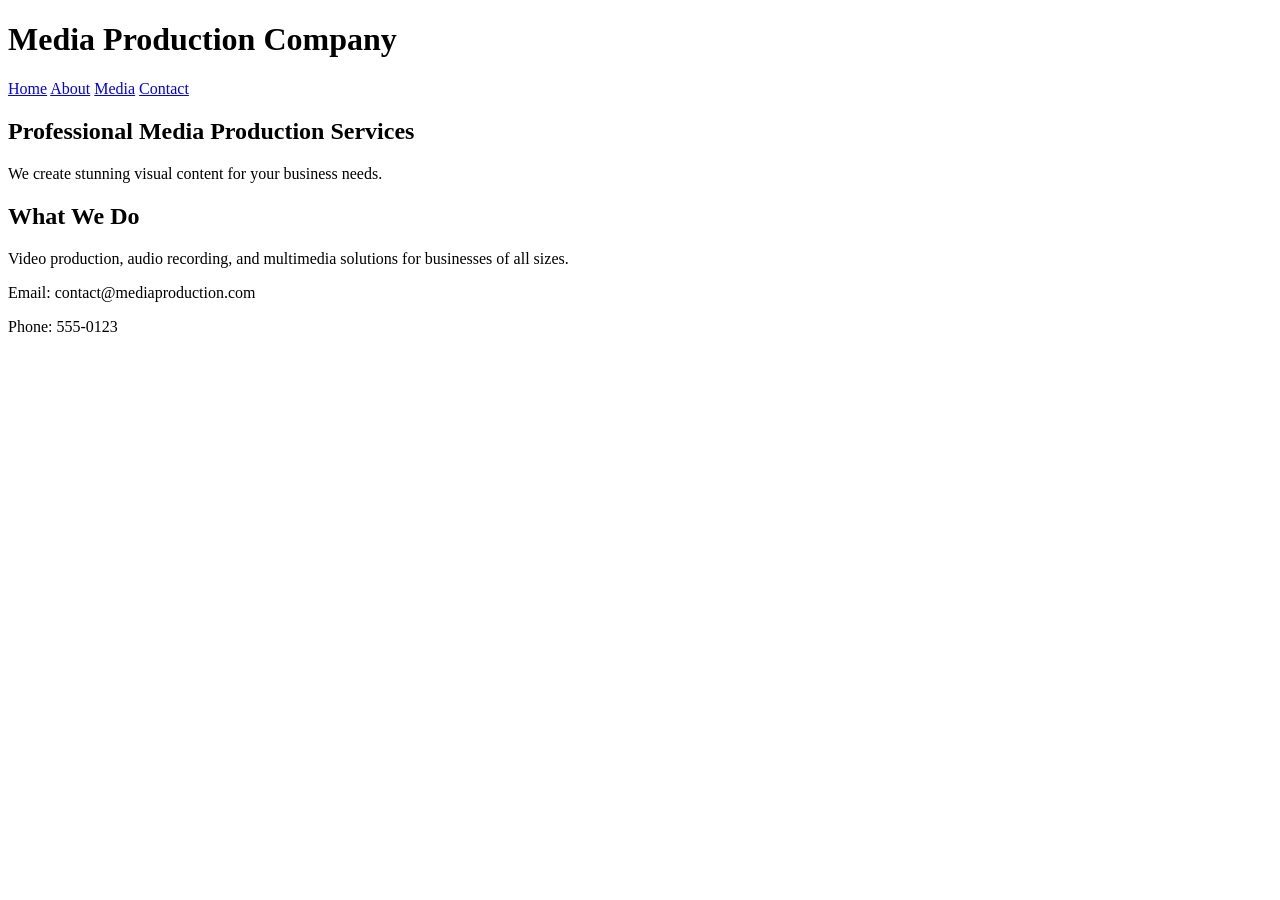
==== index.html @ ff6703d5 "fix(index): refactor homepage with semantic HTML and metadata - Replaced divs with semantic elements" ====
<!DOCTYPE html>
<html lang="en">
<head>
    <meta charset="UTF-8">
    <meta name="viewport" content="width=device-width, initial-scale=1.0">
    <meta name="description" content="Professional media production services including video, audio, and multimedia solutions.">
    <title>Media Production Company</title>
    <link rel="stylesheet" href="css/styles.css">
</head>
<body>

<header class="top">
    <h1>Media Production Company</h1>
    <nav class="nav">
        <a href="index.html">Home</a>
        <a href="about.html">About</a>
        <a href="media.html">Media</a>
        <a href="contact.html">Contact</a>
    </nav>
</header>

<main>
    <section class="hero">
        <h2>Professional Media Production Services</h2>
        <p>We create stunning visual content for your business needs.</p>
    </section>

    <section class="content">
        <h2>What We Do</h2>
        <p>Video production, audio recording, and multimedia solutions for businesses of all sizes.</p>
    </section>
</main>

<footer class="bottom">
    <p>Email: contact@mediaproduction.com</p>
    <p>Phone: 555-0123</p>
</footer>

</body>
</html>
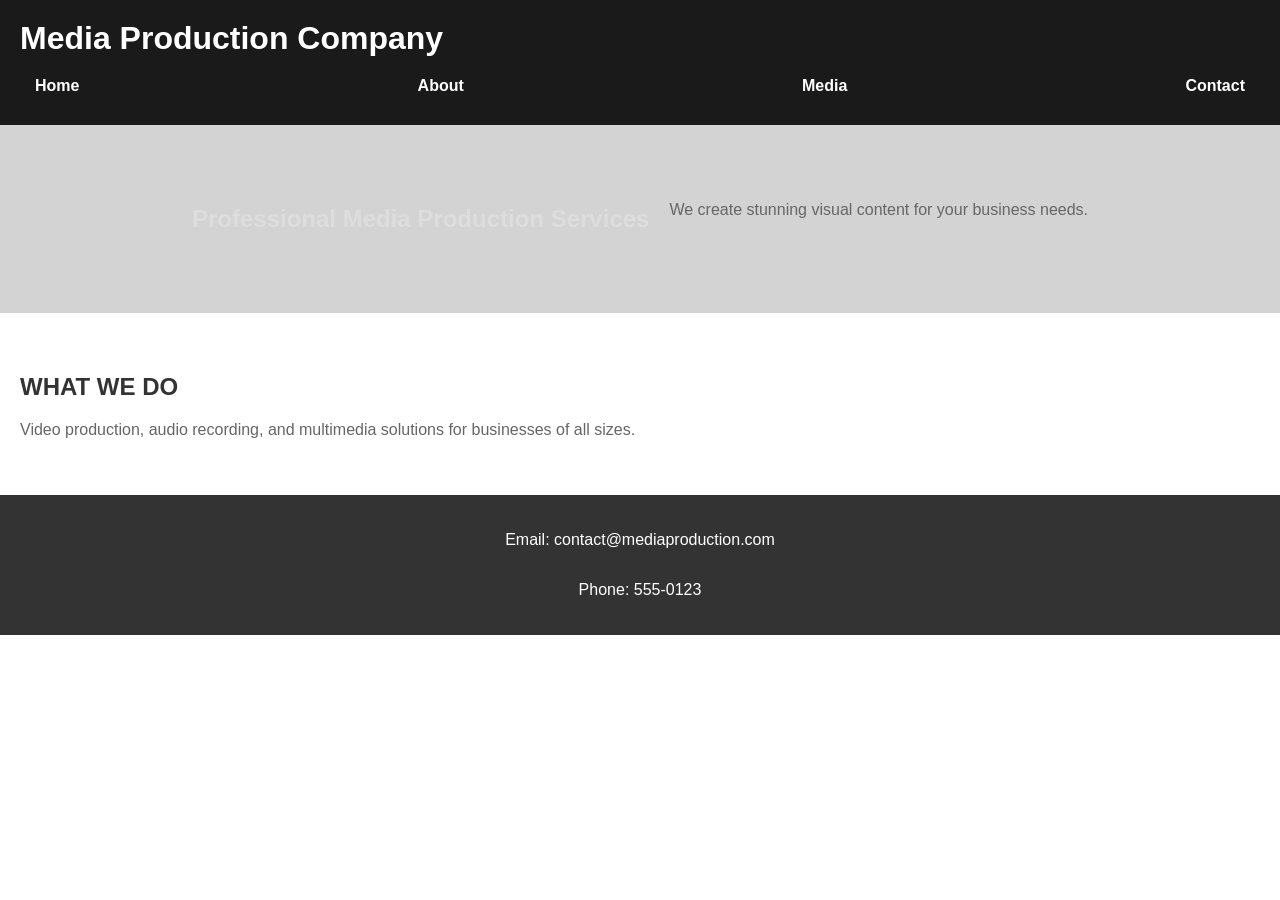
==== commit 4f355a6d: "feat(css): add advanced selectors and pseudo-classes - Implemented multiple selector types (ID, attr" ====
--- a/index.html
+++ b/index.html
@@ -26,7 +26,7 @@
     </section>
 
     <section class="content">
-        <h2>What We Do</h2>
+        <h2 id="main-heading">What We Do</h2>
         <p>Video production, audio recording, and multimedia solutions for businesses of all sizes.</p>
     </section>
 </main>
--- a/css/styles.css
+++ b/css/styles.css
@@ -0,0 +1,244 @@
+/* Basic styles with multiple errors and missing features */
+
+body {
+    font-family: Arial;
+    margin: 0;
+    padding: 0;
+    color: #333;
+}
+
+.top {
+    background-color: #1a1a1a;
+    color: white;
+    padding: 20px;
+}
+
+.top h1 {
+    margin: 0;
+}
+
+#main-heading {
+    text-transform: uppercase;
+}
+
+/* Navigation - not using flexbox, poor styling */
+/* Flexbox Navigation */
+.nav {
+    display: flex;
+    justify-content: space-between;
+    align-items: center;
+    flex-wrap: wrap;
+    margin-top: 10px;
+}
+
+.nav a {
+    color: white;
+    text-decoration: none;
+    padding: 10px 15px;
+}
+
+/* Hover effect (pseudo-class) */
+.nav a:hover {
+    background-color: #007BFF;
+    color: white;
+}
+.nav > a {
+    font-weight: bold;
+}
+
+h2 + p {
+    color: #666;
+}
+
+input[type="text"],
+input[type="email"] {
+    border: 2px solid #ccc;
+}
+
+input:focus, textarea:focus {
+    border-color: blue;
+    outline: none;
+}
+
+/* Services Flexbox Layout */
+.services {
+    display: flex;
+    justify-content: space-between;
+    gap: 20px;
+    flex-wrap: wrap;
+    padding: 20px;
+}
+
+.services article {
+    flex: 1 1 30%;
+    background-color: #f4f4f4;
+    padding: 20px;
+    border-radius: 10px;
+}
+.services article:first-child {
+    background-color: #e3f2fd;
+}
+.services article:last-child {
+    background-color: #fce4ec;
+}
+
+.services article:nth-child(2) {
+    background-color: #e8f5e9;
+}
+.nav a:not(:last-child) {
+    margin-right: 10px;
+}
+
+.services.article-card {
+    border: 2px solid black;
+}
+
+input:valid {
+    border-color: green;
+}
+
+input:invalid {
+    border-color: red;
+}
+
+button:hover {
+    background-color: darkblue;
+    transform: scale(1.05);
+}
+
+button:active {
+    transform: scale(0.95);
+}
+
+.services article p {
+    font-size: 14px;
+}
+/* Video Section Flexbox */
+section video {
+    margin: 10px;
+}
+
+section:first-of-type {
+    display: flex;
+    justify-content: center;
+    gap: 20px;
+    flex-wrap: wrap;
+}
+
+.bottom {
+    display: flex;
+    justify-content: center;
+    align-items: center;
+    flex-direction: column;
+}
+/* Missing: pseudo-classes for hover effects */
+/* Missing: combination selectors */
+/* Missing: advanced selector types (attribute, child, etc) */
+
+.hero {
+    padding: 60px 20px;
+    background-color: lightgray;
+    /* Poor colour contrast */
+    color: #ddd;
+}
+
+/* Missing: flexbox layouts (requirement: 2+ flexbox layouts) */
+/* Missing: CSS Grid layout (requirement: 1+ grid layout) */
+
+.content {
+    padding: 40px 20px;
+}
+
+/* Missing: text effects (shadows, gradients) */
+/* Missing: transforms */
+/* Missing: transitions */
+/* Missing: keyframe animations */
+
+img {
+    max-width: 100%;
+}
+
+/* Video and audio styling missing */
+
+/* Form styling incomplete */
+form input {
+    display: block;
+    margin: 10px 0;
+    padding: 5px;
+}
+
+form button {
+    padding: 10px 20px;
+    background-color: blue;
+    color: white;
+    border: none;
+}
+
+.bottom {
+    background-color: #333;
+    color: white;
+    padding: 20px;
+    text-align: center;
+}
+
+/* Responsive Design */
+@media (max-width: 768px) {
+    
+    .nav {
+        flex-direction: column;
+        align-items: flex-start;
+    }
+
+    .services {
+        flex-direction: column;
+    }
+
+}
+/* Portfolio Grid Layout */
+.portfolio {
+    display: grid;
+    grid-template-columns: repeat(auto-fit, minmax(250px, 1fr));
+    gap: 20px;
+    padding: 20px;
+}
+
+.portfolio figure {
+    background-color: #f4f4f4;
+    padding: 10px;
+    border-radius: 10px;
+    text-align: center;
+}
+/* Testimonials Grid */
+.testimonials {
+    display: grid;
+    grid-template-columns: repeat(2, 1fr);
+    gap: 20px;
+    padding: 20px;
+}
+
+.testimonials figure {
+    background-color: #f9f9f9;
+    padding: 15px;
+    border-radius: 10px;
+}
+@media (max-width: 768px) {
+
+    .testimonials {
+        grid-template-columns: 1fr;
+    }
+
+}
+
+.portfolio img,
+.testimonials img {
+    width: 100%;
+    border-radius: 10px;
+}
+
+
+
+/* Missing: responsive design with media queries */
+/* Missing: advanced layout techniques */
+/* Code quality issues: poor naming, no comments, inconsistent spacing */
+/* Only using 3 selector types (element, class) - needs 5+ */
+/* No pseudo-classes used - needs 5+ */
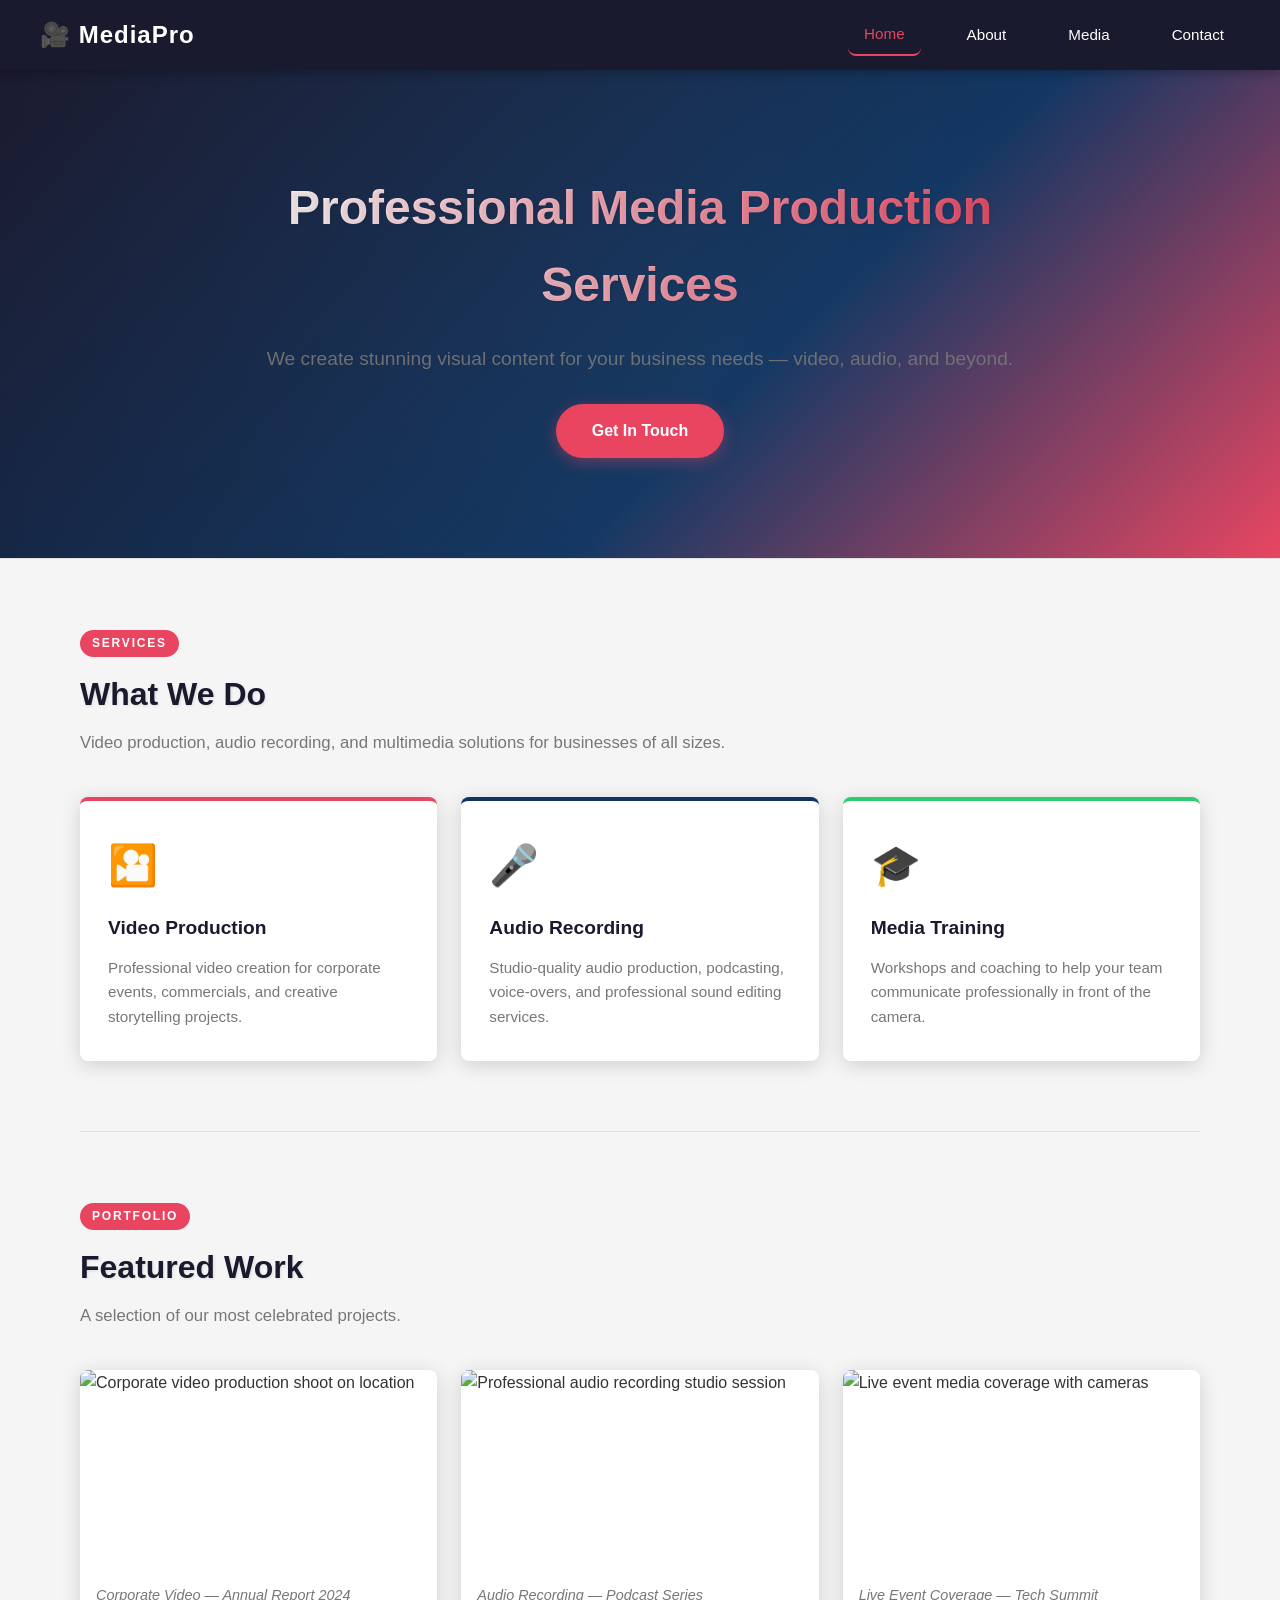
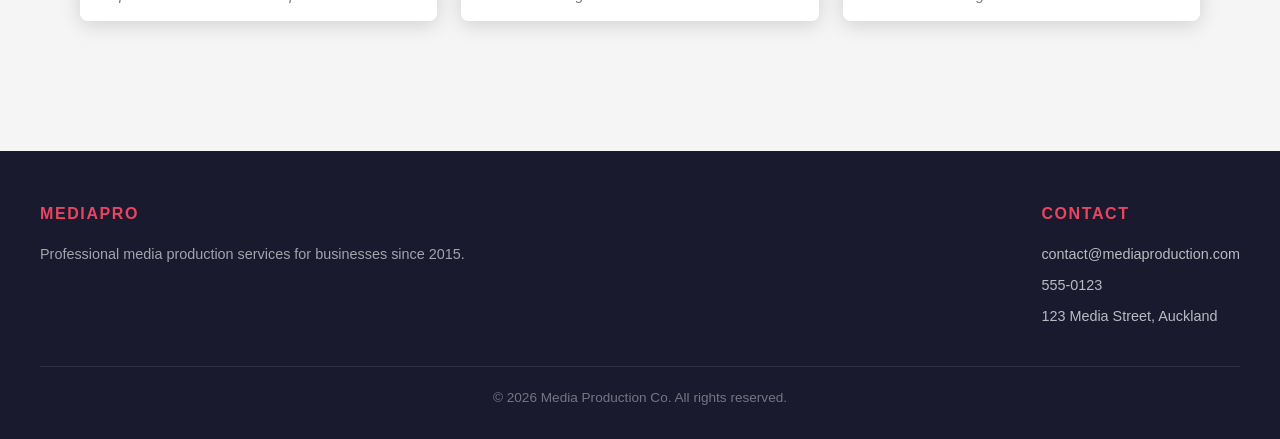
==== commit 592ec61f: "Due to network I could not commit. So I just kept coding while. I have done a lot of things, updatin" ====
--- a/index.html
+++ b/index.html
@@ -3,38 +3,100 @@
 <head>
     <meta charset="UTF-8">
     <meta name="viewport" content="width=device-width, initial-scale=1.0">
-    <meta name="description" content="Professional media production services including video, audio, and multimedia solutions.">
-    <title>Media Production Company</title>
-    <link rel="stylesheet" href="css/styles.css">
+    <meta name="description" content="Professional media production company offering video, audio, and multimedia solutions.">
+    <meta name="author" content="Media Production Co.">
+    <title>Home | Media Production Co.</title>
+    <link rel="stylesheet" href ="css/styles.css">
 </head>
 <body>
 
-<header class="top">
-    <h1>Media Production Company</h1>
-    <nav class="nav">
-        <a href="index.html">Home</a>
-        <a href="about.html">About</a>
-        <a href="media.html">Media</a>
-        <a href="contact.html">Contact</a>
-    </nav>
-</header>
+    <header>
+        <div class="header-inner">
+            <a href="index.html" class="logo">&#127909; MediaPro</a>
+            <nav aria-label="Main navigation">
+                <a href="index.html" class="active">Home</a>
+                <a href="about.html">About</a>
+                <a href="media.html">Media</a>
+                <a href="contact.html">Contact</a>
+            </nav>
+        </div>
+    </header>
 
-<main>
-    <section class="hero">
-        <h2>Professional Media Production Services</h2>
-        <p>We create stunning visual content for your business needs.</p>
+    <section class="hero" aria-label="Hero banner">
+        <div class="hero-content">
+            <h2>Professional Media Production Services</h2>
+            <p>We create stunning visual content for your business needs — video, audio, and beyond.</p>
+            <a href="contact.html" class="btn">Get In Touch</a>
+        </div>
     </section>
 
-    <section class="content">
-        <h2 id="main-heading">What We Do</h2>
-        <p>Video production, audio recording, and multimedia solutions for businesses of all sizes.</p>
-    </section>
-</main>
+    <main>
 
-<footer class="bottom">
-    <p>Email: contact@mediaproduction.com</p>
-    <p>Phone: 555-0123</p>
-</footer>
+        <section aria-labelledby="services-heading">
+            <span class="section-label">Services</span>
+            <h2 id="services-heading">What We Do</h2>
+            <p>Video production, audio recording, and multimedia solutions for businesses of all sizes.</p>
+
+            <div class="services-flex">
+                <article class="service-card">
+                    <span class="service-icon">&#127910;</span>
+                    <h3>Video Production</h3>
+                    <p>Professional video creation for corporate events, commercials, and creative storytelling projects.</p>
+                </article>
+                <article class="service-card">
+                    <span class="service-icon">&#127908;</span>
+                    <h3>Audio Recording</h3>
+                    <p>Studio-quality audio production, podcasting, voice-overs, and professional sound editing services.</p>
+                </article>
+                <article class="service-card">
+                    <span class="service-icon">&#127891;</span>
+                    <h3>Media Training</h3>
+                    <p>Workshops and coaching to help your team communicate professionally in front of the camera.</p>
+                </article>
+            </div>
+        </section>
+
+        <section aria-labelledby="work-heading">
+            <span class="section-label">Portfolio</span>
+            <h2 id="work-heading">Featured Work</h2>
+            <p>A selection of our most celebrated projects.</p>
+
+            <div class="portfolio-grid">
+                <figure>
+                    <img src="https://images.unsplash.com/photo-1492691527719-9d1e07e534b4?w=600" alt="Corporate video production shoot on location">
+                    <figcaption>Corporate Video — Annual Report 2024</figcaption>
+                </figure>
+                <figure>
+                    <img src="https://images.unsplash.com/photo-1598488035139-bdbb2231ce04?w=600" alt="Professional audio recording studio session">
+                    <figcaption>Audio Recording — Podcast Series</figcaption>
+                </figure>
+                <figure>
+                    <img src="https://images.unsplash.com/photo-1611532736597-de2d4265fba3?w=600" alt="Live event media coverage with cameras">
+                    <figcaption>Live Event Coverage — Tech Summit</figcaption>
+                </figure>
+            </div>
+        </section>
+
+    </main>
+
+    <footer>
+        <div class="footer-inner">
+            <div class="footer-col">
+                <h4>MediaPro</h4>
+                <p style="color:rgba(255,255,255,0.6); font-size:0.9rem;">Professional media production services for businesses since 2015.</p>
+            </div>
+            
+            <div class="footer-col">
+                <h4>Contact</h4>
+                <a href="mailto:contact@mediaproduction.com">contact@mediaproduction.com</a>
+                <a href="tel:5550123">555-0123</a>
+                <a href="#">123 Media Street, Auckland</a>
+            </div>
+        </div>
+        <div class="footer-bottom">
+            <p>&copy; 2026 Media Production Co. All rights reserved.</p>
+        </div>
+    </footer>
 
 </body>
-</html>+</html>
--- a/css/styles.css
+++ b/css/styles.css
@@ -1,244 +1,829 @@
-/* Basic styles with multiple errors and missing features */
-
-body {
-    font-family: Arial;
+*, *::before, *::after {
+    box-sizing: border-box;
     margin: 0;
     padding: 0;
-    color: #333;
-}
-
-.top {
-    background-color: #1a1a1a;
-    color: white;
-    padding: 20px;
-}
-
-.top h1 {
-    margin: 0;
-}
-
-#main-heading {
-    text-transform: uppercase;
-}
-
-/* Navigation - not using flexbox, poor styling */
-/* Flexbox Navigation */
-.nav {
+}
+
+:root {
+    --primary: #1a1a2e;
+    --secondary: #16213e;
+    --accent: #e94560;
+    --accent2: #0f3460;
+    --light: #f5f5f5;
+    --white: #ffffff;
+    --text: #333333;
+    --muted: #777777;
+    --radius: 8px;
+    --shadow: 0 4px 20px rgba(0,0,0,0.15);
+    --transition: 0.3s ease;
+}
+
+html {
+    scroll-behavior: smooth;
+}
+
+body {
+    font-family: 'Segoe UI', Arial, sans-serif;
+    color: var(--text);
+    background-color: var(--light);
+    line-height: 1.6;
+}
+
+img {
+    max-width: 100%;
+    height: auto;
+    display: block;
+}
+
+a {
+    text-decoration: none;
+    color: inherit;
+}
+
+@keyframes fadeIn {
+    0%   { opacity: 0; transform: translateY(30px); }
+    100% { opacity: 1; transform: translateY(0); }
+}
+
+@keyframes pulse {
+    0%   { transform: scale(1); }
+    50%  { transform: scale(1.05); }
+    100% { transform: scale(1); }
+}
+
+@keyframes slideInLeft {
+    0%   { opacity: 0; transform: translateX(-60px); }
+    100% { opacity: 1; transform: translateX(0); }
+}
+
+@keyframes spin {
+    0%   { transform: rotate(0deg); }
+    100% { transform: rotate(360deg); }
+}
+
+@keyframes shimmer {
+    0%   { background-position: -200% center; }
+    100% { background-position: 200% center; }
+}
+
+
+header {
+    background-color: var(--primary);
+    color: var(--white);
+    padding: 0 40px;
+    position: sticky;
+    top: 0;
+    z-index: 100;
+    box-shadow: 0 2px 10px rgba(0,0,0,0.3);
+}
+
+header .header-inner {
     display: flex;
     justify-content: space-between;
     align-items: center;
+    height: 70px;
+    max-width: 1200px;
+    margin: 0 auto;
+}
+
+header .logo {
+    font-size: 1.5rem;
+    font-weight: 700;
+    color: var(--white);
+    letter-spacing: 1px;
+    display: inline-block;
+    transition: transform var(--transition), color var(--transition);
+}
+
+header .logo:hover {
+    color: var(--accent);
+    transform: skew(-3deg);
+}
+
+nav {
+    display: flex;
+    gap: 30px;
+    align-items: center;
     flex-wrap: wrap;
+}
+
+nav a[href] {
+    color: var(--white);
+    font-size: 0.95rem;
+    font-weight: 500;
+    padding: 8px 16px;
+    border-radius: var(--radius);
+    position: relative;
+    transition: color var(--transition), background-color var(--transition);
+}
+
+nav a[href]:hover {
+    color: var(--accent);
+    background-color: rgba(233, 69, 96, 0.1);
+}
+
+nav a[href].active {
+    color: var(--accent);
+    border-bottom: 2px solid var(--accent);
+}
+
+nav a[href]:focus {
+    outline: 2px solid var(--accent);
+    outline-offset: 2px;
+}
+
+
+.hero {
+    background: linear-gradient(135deg, var(--primary) 0%, var(--accent2) 60%, var(--accent) 100%);
+    color: var(--white);
+    padding: 100px 40px;
+    text-align: center;
+    position: relative;
+    overflow: hidden;
+}
+
+.hero::before {
+    content: '';
+    position: absolute;
+    top: -50%;
+    left: -50%;
+    width: 200%;
+    height: 200%;
+    background: radial-gradient(circle, rgba(255,255,255,0.03) 0%, transparent 60%);
+    animation: spin 20s linear infinite;
+}
+
+.hero-content {
+    position: relative;
+    z-index: 1;
+    animation: fadeIn 1s ease forwards;
+    max-width: 800px;
+    margin: 0 auto;
+}
+
+.hero h2 {
+    font-size: 3rem;
+    font-weight: 800;
+    margin-bottom: 20px;
+    background: linear-gradient(90deg, #ffffff, #e94560, #ffffff);
+    background-size: 200% auto;
+    -webkit-background-clip: text;
+    -webkit-text-fill-color: transparent;
+    background-clip: text;
+    animation: shimmer 3s linear infinite;
+}
+
+.hero p {
+    font-size: 1.2rem;
+    opacity: 0.9;
+    margin-bottom: 30px;
+}
+
+.btn {
+    display: inline-block;
+    padding: 14px 36px;
+    background-color: var(--accent);
+    color: var(--white);
+    border-radius: 50px;
+    font-weight: 600;
+    font-size: 1rem;
+    transition: background-color var(--transition), transform var(--transition), box-shadow var(--transition);
+    box-shadow: 0 4px 15px rgba(233, 69, 96, 0.4);
+}
+
+.btn:hover {
+    background-color: #c73652;
+    transform: scale(1.05);
+    box-shadow: 0 6px 20px rgba(233, 69, 96, 0.6);
+}
+
+.btn:focus {
+    outline: 3px solid rgba(233,69,96,0.5);
+    outline-offset: 3px;
+}
+
+
+main {
+    max-width: 1200px;
+    margin: 0 auto;
+    padding: 0 40px;
+}
+
+section {
+    padding: 70px 0;
+    border-bottom: 1px solid #e0e0e0;
+}
+
+section:last-child {
+    border-bottom: none;
+}
+
+section h2 {
+    font-size: 2rem;
+    color: var(--primary);
+    margin-bottom: 10px;
+    text-shadow: 1px 1px 3px rgba(0,0,0,0.1);
+}
+
+section h2 + p {
+    color: var(--muted);
+    margin-bottom: 40px;
+    font-size: 1.05rem;
+}
+
+.section-label {
+    display: inline-block;
+    background-color: var(--accent);
+    color: var(--white);
+    font-size: 0.75rem;
+    font-weight: 700;
+    letter-spacing: 0.15em;
+    text-transform: uppercase;
+    padding: 4px 12px;
+    border-radius: 50px;
+    margin-bottom: 12px;
+}
+
+
+.services-flex {
+    display: flex;
+    flex-wrap: wrap;
+    gap: 24px;
+    justify-content: space-between;
+    align-items: stretch;
+}
+
+.service-card {
+    flex: 1 1 280px;
+    background: var(--white);
+    border-radius: var(--radius);
+    padding: 32px 28px;
+    box-shadow: var(--shadow);
+    border-top: 4px solid var(--accent);
+    animation: fadeIn 0.8s ease forwards;
+    transition: transform var(--transition), box-shadow var(--transition);
+}
+
+.service-card:hover {
+    transform: translateY(-8px);
+    box-shadow: 0 12px 30px rgba(0,0,0,0.2);
+}
+
+.service-card:nth-child(2) {
+    border-top-color: var(--accent2);
+    animation-delay: 0.2s;
+}
+
+.service-card:nth-child(3) {
+    border-top-color: #2ecc71;
+    animation-delay: 0.4s;
+}
+
+.service-card h3 {
+    font-size: 1.2rem;
+    color: var(--primary);
+    margin-bottom: 12px;
+}
+
+.service-card p {
+    color: var(--muted);
+    font-size: 0.95rem;
+}
+
+.service-icon {
+    font-size: 2.5rem;
+    margin-bottom: 16px;
+    display: inline-block;
+    transition: transform var(--transition);
+}
+
+.service-card:hover .service-icon {
+    transform: rotate(10deg) scale(1.2);
+}
+
+
+.portfolio-grid {
+    display: grid;
+    grid-template-columns: repeat(auto-fit, minmax(280px, 1fr));
+    grid-gap: 24px;
+    margin-top: 20px;
+}
+
+.portfolio-grid figure {
+    margin: 0;
+    border-radius: var(--radius);
+    overflow: hidden;
+    box-shadow: var(--shadow);
+    background: var(--white);
+    transition: transform var(--transition), box-shadow var(--transition);
+}
+
+.portfolio-grid figure:hover {
+    transform: scale(1.02);
+    box-shadow: 0 10px 30px rgba(0,0,0,0.25);
+}
+
+.portfolio-grid figure img {
+    width: 100%;
+    height: 200px;
+    object-fit: cover;
+    transition: transform var(--transition);
+}
+
+.portfolio-grid figure:hover img {
+    transform: scale(1.08);
+}
+
+.portfolio-grid figcaption {
+    padding: 14px 16px;
+    font-size: 0.9rem;
+    color: var(--muted);
+    font-style: italic;
+    background: var(--white);
+}
+
+
+.testimonials-grid {
+    display: grid;
+    grid-template-columns: repeat(auto-fit, minmax(300px, 1fr));
+    grid-gap: 24px;
+}
+
+.testimonial-item figure {
+    margin: 0;
+    background: var(--white);
+    border-radius: var(--radius);
+    overflow: hidden;
+    box-shadow: var(--shadow);
+    text-align: center;
+    padding-bottom: 20px;
+    transition: transform var(--transition);
+}
+
+.testimonial-item figure:hover {
+    transform: translateY(-5px);
+}
+
+.testimonial-item figure img {
+    width: 100%;
+    height: 220px;
+    object-fit: cover;
+}
+
+.testimonial-item figcaption {
+    padding: 16px;
+    font-size: 0.95rem;
+    color: var(--muted);
+    font-style: italic;
+}
+
+.testimonial-item figcaption strong {
+    display: block;
+    color: var(--primary);
+    font-style: normal;
+    margin-top: 8px;
+}
+
+
+.video-flex {
+    display: flex;
+    flex-wrap: wrap;
+    gap: 24px;
+    justify-content: center;
+    align-items: flex-start;
+}
+
+.video-flex > * {
+    flex: 1 1 400px;
+}
+
+.video-wrapper {
+    background: #000;
+    border-radius: var(--radius);
+    overflow: hidden;
+    box-shadow: var(--shadow);
+}
+
+.video-wrapper video {
+    width: 100%;
+    display: block;
+}
+
+
+.audio-player {
+    background: var(--white);
+    border-radius: var(--radius);
+    padding: 30px;
+    box-shadow: var(--shadow);
+    max-width: 600px;
+}
+
+.audio-player p {
+    margin-bottom: 16px;
+    color: var(--muted);
+}
+
+.audio-player audio {
+    width: 100%;
+}
+
+
+.map-wrapper {
+    border-radius: var(--radius);
+    overflow: hidden;
+    box-shadow: var(--shadow);
+}
+
+.map-wrapper iframe {
+    width: 100%;
+    height: 400px;
+    border: none;
+    display: block;
+}
+
+
+.contact-form {
+    background: var(--white);
+    border-radius: var(--radius);
+    padding: 50px;
+    box-shadow: var(--shadow);
+    max-width: 750px;
+    margin: 0 auto;
+    animation: slideInLeft 0.8s ease forwards;
+}
+
+fieldset {
+    border: 2px solid #e0e0e0;
+    border-radius: var(--radius);
+    padding: 24px;
+    margin-bottom: 28px;
+    transition: border-color var(--transition);
+}
+
+fieldset:focus-within {
+    border-color: var(--accent);
+}
+
+legend {
+    font-weight: 700;
+    color: var(--primary);
+    font-size: 1rem;
+    padding: 0 10px;
+    text-transform: uppercase;
+    letter-spacing: 0.1em;
+    font-size: 0.85rem;
+}
+
+.form-group {
+    margin-bottom: 20px;
+}
+
+.form-group > label {
+    display: block;
+    font-weight: 600;
+    margin-bottom: 6px;
+    color: var(--primary);
+    font-size: 0.9rem;
+}
+
+input[required]::placeholder,
+textarea[required]::placeholder {
+    color: #aaa;
+}
+
+input[type="text"],
+input[type="email"],
+input[type="tel"],
+input[type="url"],
+input[type="date"],
+input[type="number"],
+select,
+textarea {
+    width: 100%;
+    padding: 12px 16px;
+    border: 2px solid #ddd;
+    border-radius: var(--radius);
+    font-size: 0.95rem;
+    font-family: inherit;
+    color: var(--text);
+    background: #fafafa;
+    transition: border-color var(--transition), box-shadow var(--transition), background var(--transition);
+}
+
+input[type="text"]:focus,
+input[type="email"]:focus,
+input[type="tel"]:focus,
+input[type="url"]:focus,
+input[type="date"]:focus,
+input[type="number"]:focus,
+select:focus,
+textarea:focus {
+    outline: none;
+    border-color: var(--accent);
+    box-shadow: 0 0 0 3px rgba(233,69,96,0.15);
+    background: var(--white);
+}
+
+input:valid {
+    border-color: #2ecc71;
+}
+
+input:invalid:not(:placeholder-shown) {
+    border-color: var(--accent);
+}
+
+textarea {
+    resize: vertical;
+    min-height: 120px;
+}
+
+select {
+    cursor: pointer;
+    appearance: none;
+    background-image: url("data:image/svg+xml,%3Csvg xmlns='http://www.w3.org/2000/svg' width='12' height='8' viewBox='0 0 12 8'%3E%3Cpath fill='%23333' d='M6 8L0 0h12z'/%3E%3C/svg%3E");
+    background-repeat: no-repeat;
+    background-position: right 16px center;
+    padding-right: 40px;
+}
+
+.radio-group,
+.checkbox-group {
+    display: flex;
+    flex-direction: column;
+    gap: 10px;
+    margin-top: 8px;
+}
+
+.radio-group label,
+.checkbox-group label {
+    display: flex;
+    align-items: center;
+    gap: 10px;
+    font-weight: 400;
+    cursor: pointer;
+    padding: 8px 12px;
+    border-radius: var(--radius);
+    transition: background-color var(--transition);
+}
+
+.radio-group label:hover,
+.checkbox-group label:hover {
+    background-color: rgba(233,69,96,0.06);
+}
+
+input[type="radio"],
+input[type="checkbox"] {
+    width: 18px;
+    height: 18px;
+    accent-color: var(--accent);
+    cursor: pointer;
+}
+
+.submit-btn {
+    width: 100%;
+    padding: 16px;
+    background: linear-gradient(135deg, var(--accent), var(--accent2));
+    color: var(--white);
+    border: none;
+    border-radius: 50px;
+    font-size: 1.1rem;
+    font-weight: 700;
+    cursor: pointer;
+    letter-spacing: 0.05em;
+    text-transform: uppercase;
+    transition: transform var(--transition), box-shadow var(--transition);
+    box-shadow: 0 4px 15px rgba(233,69,96,0.35);
+    /* Animation: pulse */
+    animation: pulse 2s ease infinite;
+}
+
+.submit-btn:hover {
+    transform: translateY(-3px);
+    box-shadow: 0 8px 25px rgba(233,69,96,0.5);
+    animation-play-state: paused;
+}
+
+.submit-btn:focus {
+    outline: 3px solid rgba(233,69,96,0.5);
+    outline-offset: 3px;
+}
+
+
+footer {
+    background-color: var(--primary);
+    color: var(--white);
+    padding: 50px 40px 30px;
+    margin-top: 60px;
+}
+
+.footer-inner {
+    max-width: 1200px;
+    margin: 0 auto;
+    display: flex;
+    flex-wrap: wrap;
+    justify-content: space-between;
+    gap: 30px;
+    padding-bottom: 30px;
+    border-bottom: 1px solid rgba(255,255,255,0.1);
+}
+
+.footer-col h4 {
+    font-size: 1rem;
+    text-transform: uppercase;
+    letter-spacing: 0.1em;
+    color: var(--accent);
+    margin-bottom: 16px;
+}
+
+footer a {
+    color: rgba(255,255,255,0.7);
+    display: block;
+    margin-bottom: 8px;
+    font-size: 0.9rem;
+    transition: color var(--transition), transform var(--transition);
+}
+
+footer a:hover {
+    color: var(--accent);
+    transform: translateX(4px);
+}
+
+.footer-bottom {
+    max-width: 1200px;
+    margin: 20px auto 0;
+    text-align: center;
+    font-size: 0.85rem;
+    color: rgba(255,255,255,0.4);
+}
+
+
+.team-flex {
+    display: flex;
+    flex-wrap: wrap;
+    gap: 24px;
+    justify-content: flex-start;
+    align-items: flex-start;
+}
+
+.team-card {
+    flex: 0 1 220px;
+    text-align: center;
+    transition: transform var(--transition);
+}
+
+.team-card:hover {
+    transform: translateY(-6px);
+}
+
+.team-card figure {
+    margin: 0;
+}
+
+.team-card figure img {
+    width: 140px;
+    height: 140px;
+    border-radius: 50%;
+    object-fit: cover;
+    border: 4px solid var(--accent);
+    margin: 0 auto 14px;
+    transition: transform var(--transition), box-shadow var(--transition);
+}
+
+.team-card figure:hover img {
+    transform: scale(1.08);
+    box-shadow: 0 8px 20px rgba(233,69,96,0.4);
+}
+
+.team-card figcaption {
+    font-size: 0.9rem;
+    color: var(--muted);
+}
+
+.team-card figcaption strong {
+    display: block;
+    color: var(--primary);
+    font-size: 1rem;
+    font-style: normal;
+    margin-bottom: 4px;
+}
+
+.page-banner {
+    background: linear-gradient(135deg, var(--primary), var(--accent2));
+    color: var(--white);
+    padding: 60px 40px;
+    text-align: center;
+}
+
+.page-banner h1 {
+    font-size: 2.5rem;
+    font-weight: 800;
+    margin-bottom: 10px;
+    text-shadow: 2px 2px 8px rgba(0,0,0,0.3);
+}
+
+.page-banner p {
+    font-size: 1.1rem;
+    opacity: 0.85;
+}
+
+
+.text-center { text-align: center; }
+.mt-20 { margin-top: 20px; }
+
+@media (max-width: 900px) {
+    header .header-inner {
+        flex-direction: column;
+        height: auto;
+        padding: 16px 0;
+        gap: 12px;
+    }
+
+    nav {
+        gap: 10px;
+        justify-content: center;
+    }
+
+    .hero h2 {
+        font-size: 2rem;
+    }
+
+    .contact-form {
+        padding: 30px 20px;
+    }
+
+    main {
+        padding: 0 20px;
+    }
+
+    header {
+        padding: 0 20px;
+    }
+}
+
+@media (max-width: 600px) {
+    .hero {
+        padding: 60px 20px;
+    }
+
+    .hero h2 {
+        font-size: 1.6rem;
+    }
+
+    .services-flex {
+        flex-direction: column;
+    }
+
+    .video-flex {
+        flex-direction: column;
+    }
+
+    .footer-inner {
+        flex-direction: column;
+    }
+
+    .portfolio-grid {
+        grid-template-columns: 1fr;
+    }
+
+    .testimonials-grid {
+        grid-template-columns: 1fr;
+    }
+
+   .menu-icon {
+    display: block;
+   }
+
+   .nav {
+    display: none;
+    flex-direction: column;
+    width: 100%;
+    background-color: var(--primary);
     margin-top: 10px;
-}
-
-.nav a {
-    color: white;
-    text-decoration: none;
-    padding: 10px 15px;
-}
-
-/* Hover effect (pseudo-class) */
-.nav a:hover {
-    background-color: #007BFF;
-    color: white;
-}
-.nav > a {
-    font-weight: bold;
-}
-
-h2 + p {
-    color: #666;
-}
-
-input[type="text"],
-input[type="email"] {
-    border: 2px solid #ccc;
-}
-
-input:focus, textarea:focus {
-    border-color: blue;
-    outline: none;
-}
-
-/* Services Flexbox Layout */
-.services {
+   }
+
+   #menu-toggle:checked + .menu-icon + nav {
     display: flex;
-    justify-content: space-between;
-    gap: 20px;
-    flex-wrap: wrap;
-    padding: 20px;
-}
-
-.services article {
-    flex: 1 1 30%;
-    background-color: #f4f4f4;
-    padding: 20px;
-    border-radius: 10px;
-}
-.services article:first-child {
-    background-color: #e3f2fd;
-}
-.services article:last-child {
-    background-color: #fce4ec;
-}
-
-.services article:nth-child(2) {
-    background-color: #e8f5e9;
-}
-.nav a:not(:last-child) {
-    margin-right: 10px;
-}
-
-.services.article-card {
-    border: 2px solid black;
-}
-
-input:valid {
-    border-color: green;
-}
-
-input:invalid {
-    border-color: red;
-}
-
-button:hover {
-    background-color: darkblue;
-    transform: scale(1.05);
-}
-
-button:active {
-    transform: scale(0.95);
-}
-
-.services article p {
-    font-size: 14px;
-}
-/* Video Section Flexbox */
-section video {
-    margin: 10px;
-}
-
-section:first-of-type {
-    display: flex;
-    justify-content: center;
-    gap: 20px;
-    flex-wrap: wrap;
-}
-
-.bottom {
-    display: flex;
-    justify-content: center;
-    align-items: center;
-    flex-direction: column;
-}
-/* Missing: pseudo-classes for hover effects */
-/* Missing: combination selectors */
-/* Missing: advanced selector types (attribute, child, etc) */
-
-.hero {
-    padding: 60px 20px;
-    background-color: lightgray;
-    /* Poor colour contrast */
-    color: #ddd;
-}
-
-/* Missing: flexbox layouts (requirement: 2+ flexbox layouts) */
-/* Missing: CSS Grid layout (requirement: 1+ grid layout) */
-
-.content {
-    padding: 40px 20px;
-}
-
-/* Missing: text effects (shadows, gradients) */
-/* Missing: transforms */
-/* Missing: transitions */
-/* Missing: keyframe animations */
-
-img {
-    max-width: 100%;
-}
-
-/* Video and audio styling missing */
-
-/* Form styling incomplete */
-form input {
-    display: block;
-    margin: 10px 0;
-    padding: 5px;
-}
-
-form button {
-    padding: 10px 20px;
-    background-color: blue;
-    color: white;
-    border: none;
-}
-
-.bottom {
-    background-color: #333;
-    color: white;
-    padding: 20px;
-    text-align: center;
-}
-
-/* Responsive Design */
-@media (max-width: 768px) {
-    
-    .nav {
-        flex-direction: column;
-        align-items: flex-start;
-    }
-
-    .services {
-        flex-direction: column;
-    }
-
-}
-/* Portfolio Grid Layout */
-.portfolio {
-    display: grid;
-    grid-template-columns: repeat(auto-fit, minmax(250px, 1fr));
-    gap: 20px;
-    padding: 20px;
-}
-
-.portfolio figure {
-    background-color: #f4f4f4;
-    padding: 10px;
-    border-radius: 10px;
-    text-align: center;
-}
-/* Testimonials Grid */
-.testimonials {
-    display: grid;
-    grid-template-columns: repeat(2, 1fr);
-    gap: 20px;
-    padding: 20px;
-}
-
-.testimonials figure {
-    background-color: #f9f9f9;
-    padding: 15px;
-    border-radius: 10px;
-}
-@media (max-width: 768px) {
-
-    .testimonials {
-        grid-template-columns: 1fr;
-    }
-
-}
-
-.portfolio img,
-.testimonials img {
+   }
+
+   .nav a[href] {
     width: 100%;
-    border-radius: 10px;
-}
-
-
-
-/* Missing: responsive design with media queries */
-/* Missing: advanced layout techniques */
-/* Code quality issues: poor naming, no comments, inconsistent spacing */
-/* Only using 3 selector types (element, class) - needs 5+ */
-/* No pseudo-classes used - needs 5+ */
+    padding: 12px;
+    border-top: 1px solid rgba(255,255,255,0.1);
+   }
+}
+
+
+.hero h2 {
+    -webkit-background-clip: text;
+    -webkit-text-fill-color: transparent;
+}
+
+.btn,
+.submit-btn {
+    -webkit-appearance: none;
+}
+
+select {
+    -webkit-appearance: none;
+    -moz-appearance: none;
+}
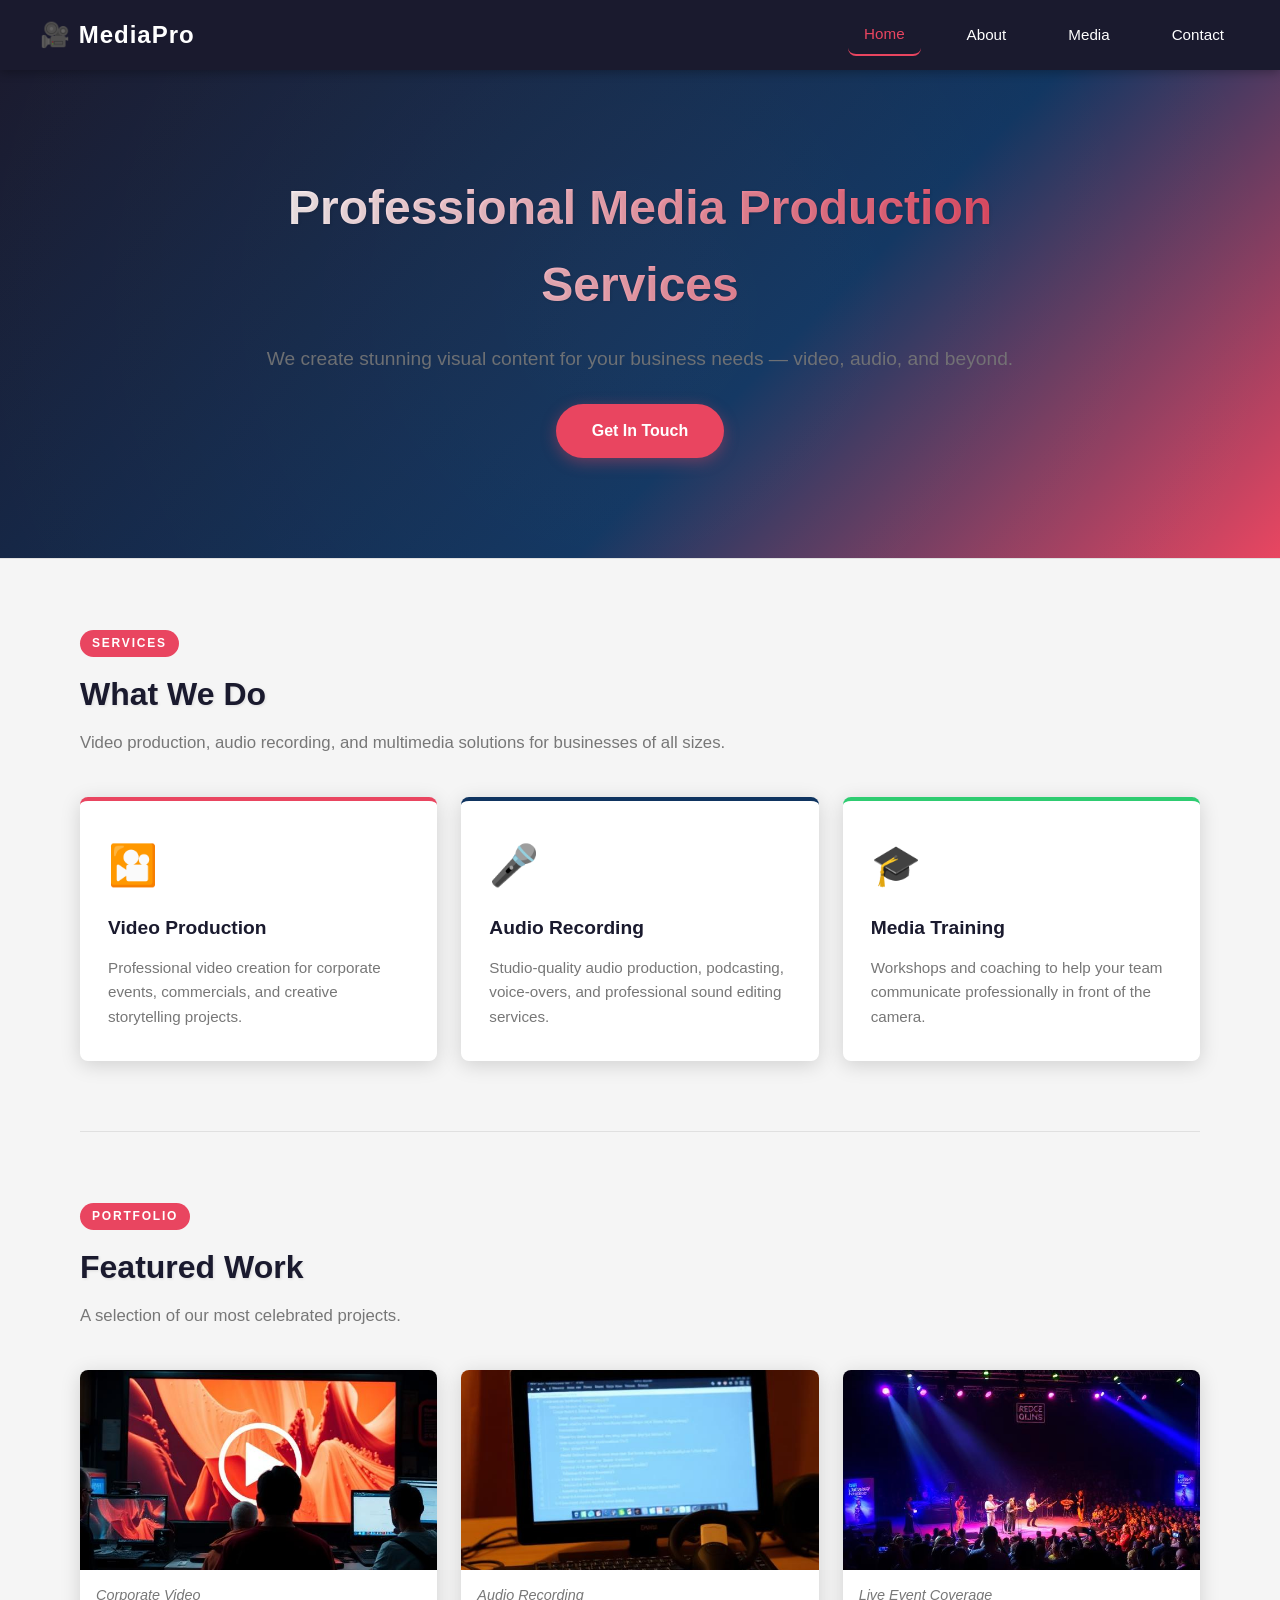
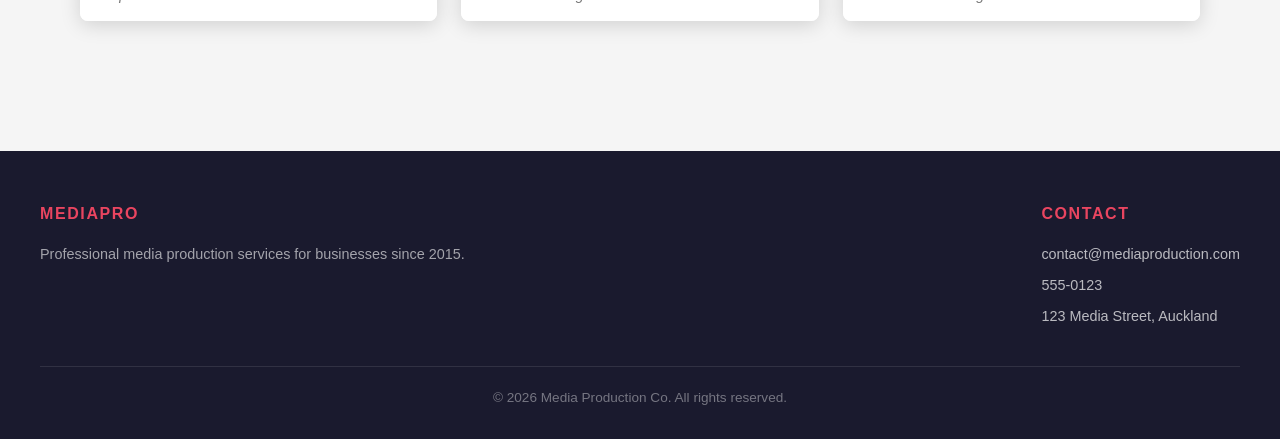
==== commit 4d9480fc: "Added imges on the portfolio section" ====
--- a/index.html
+++ b/index.html
@@ -63,16 +63,16 @@
 
             <div class="portfolio-grid">
                 <figure>
-                    <img src="https://images.unsplash.com/photo-1492691527719-9d1e07e534b4?w=600" alt="Corporate video production shoot on location">
-                    <figcaption>Corporate Video — Annual Report 2024</figcaption>
+                    <img src="images/Corporate video.jpeg" alt="Corporate video production shoot on location">
+                    <figcaption>Corporate Video</figcaption>
                 </figure>
                 <figure>
-                    <img src="https://images.unsplash.com/photo-1598488035139-bdbb2231ce04?w=600" alt="Professional audio recording studio session">
-                    <figcaption>Audio Recording — Podcast Series</figcaption>
+                    <img src="images/audio recording.jpeg" alt="Professional audio recording studio session">
+                    <figcaption>Audio Recording</figcaption>
                 </figure>
                 <figure>
-                    <img src="https://images.unsplash.com/photo-1611532736597-de2d4265fba3?w=600" alt="Live event media coverage with cameras">
-                    <figcaption>Live Event Coverage — Tech Summit</figcaption>
+                    <img src="images/Live event coverage.jpeg" alt="Live event media coverage with cameras">
+                    <figcaption>Live Event Coverage</figcaption>
                 </figure>
             </div>
         </section>
--- a/css/styles.css
+++ b/css/styles.css
@@ -780,19 +780,21 @@
     .footer-inner {
         flex-direction: column;
     }
-
+/* Show as grid layout*/
     .portfolio-grid {
         grid-template-columns: 1fr;
     }
-
+/* Show as grid layout*/
     .testimonials-grid {
         grid-template-columns: 1fr;
     }
 
+/* Show burger icon */
    .menu-icon {
     display: block;
    }
 
+/* Hide nav by default */
    .nav {
     display: none;
     flex-direction: column;
@@ -801,11 +803,13 @@
     margin-top: 10px;
    }
 
+/* Show nav when checked */
    #menu-toggle:checked + .menu-icon + nav {
     display: flex;
    }
 
-   .nav a[href] {
+/* Style links */
+   nav a[href] {
     width: 100%;
     padding: 12px;
     border-top: 1px solid rgba(255,255,255,0.1);
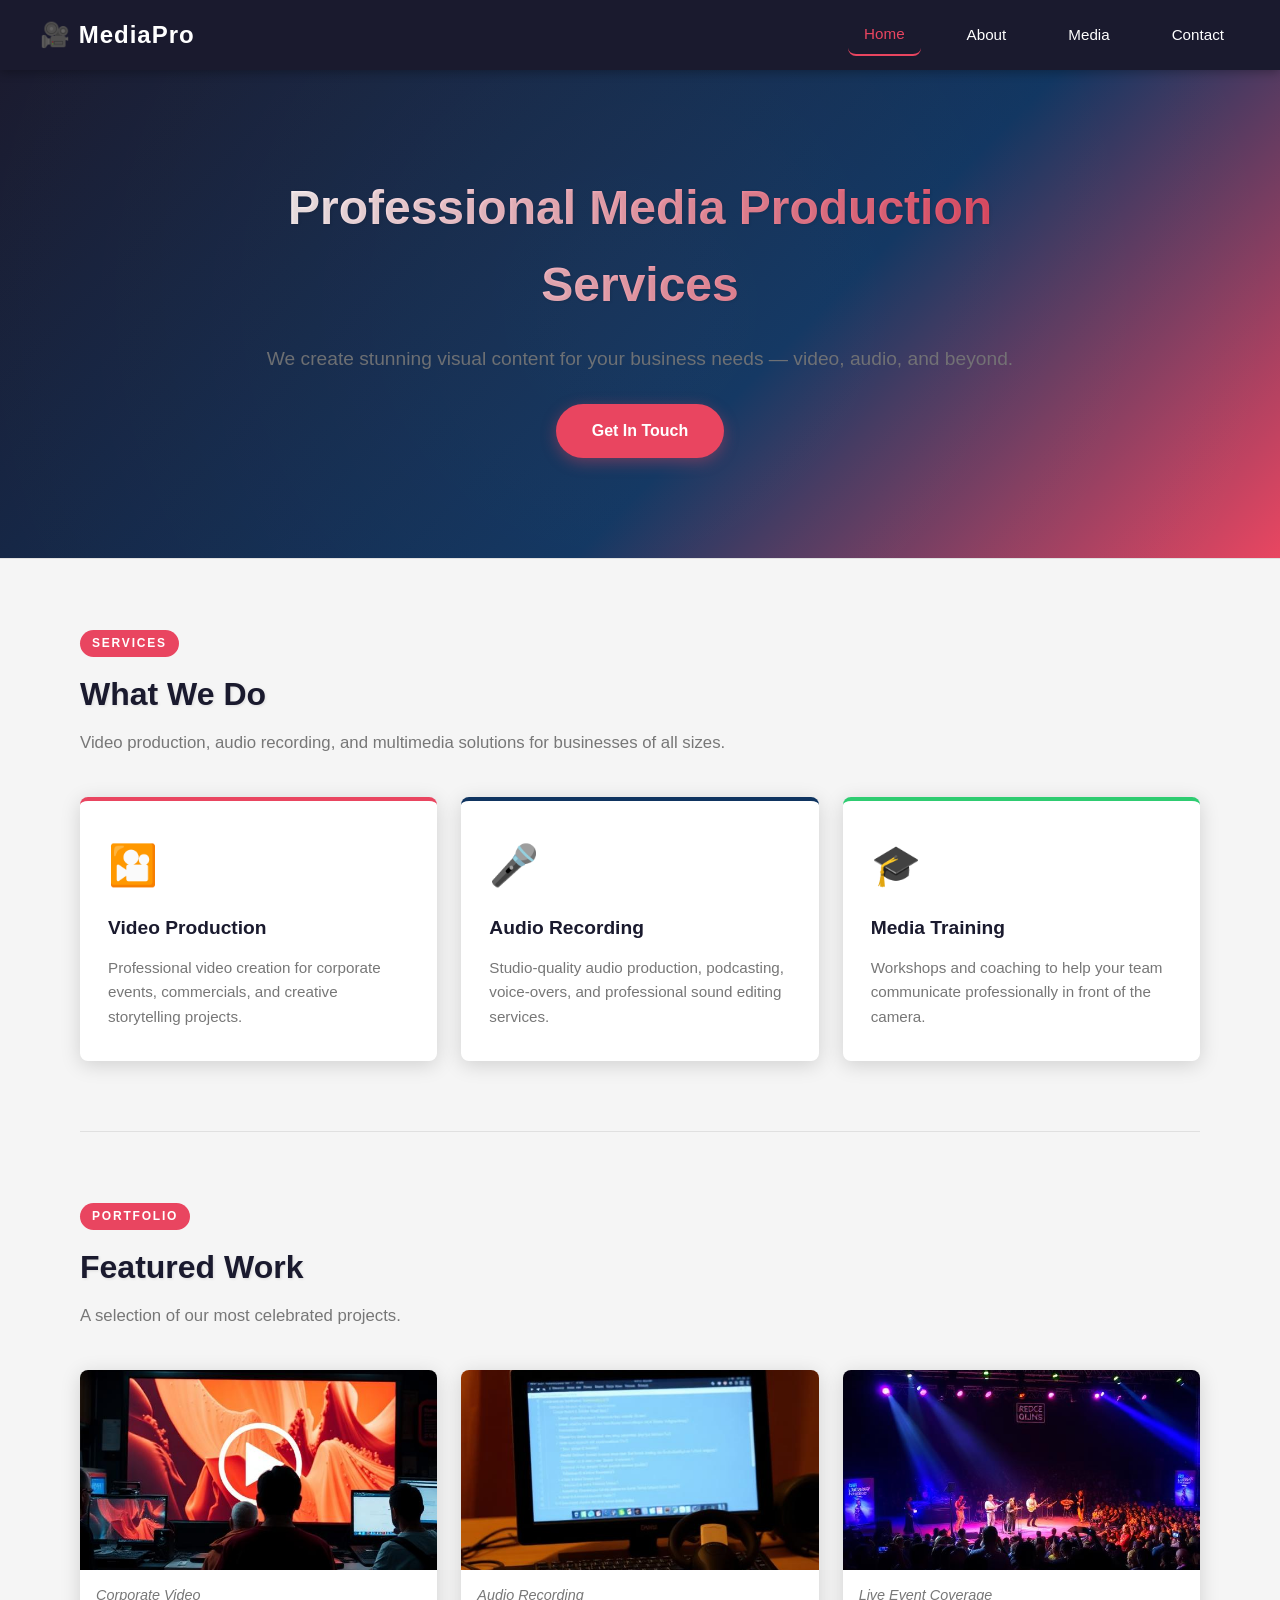
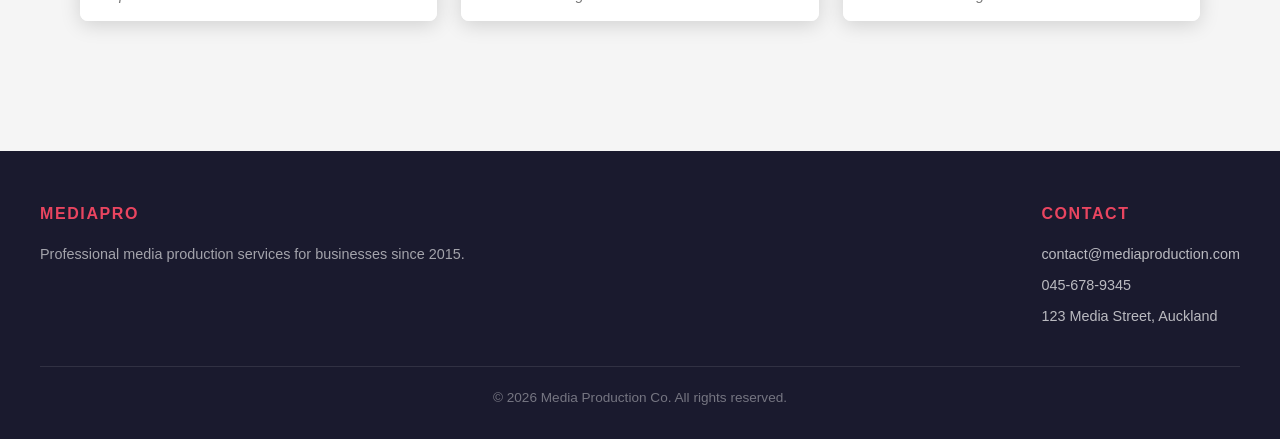
==== commit 2cf12a8a: "Fixed the duplicated required on Full name" ====
--- a/index.html
+++ b/index.html
@@ -89,7 +89,7 @@
             <div class="footer-col">
                 <h4>Contact</h4>
                 <a href="mailto:contact@mediaproduction.com">contact@mediaproduction.com</a>
-                <a href="tel:5550123">555-0123</a>
+                <a href="tel:045-678-9345">045-678-9345</a>
                 <a href="#">123 Media Street, Auckland</a>
             </div>
         </div>
